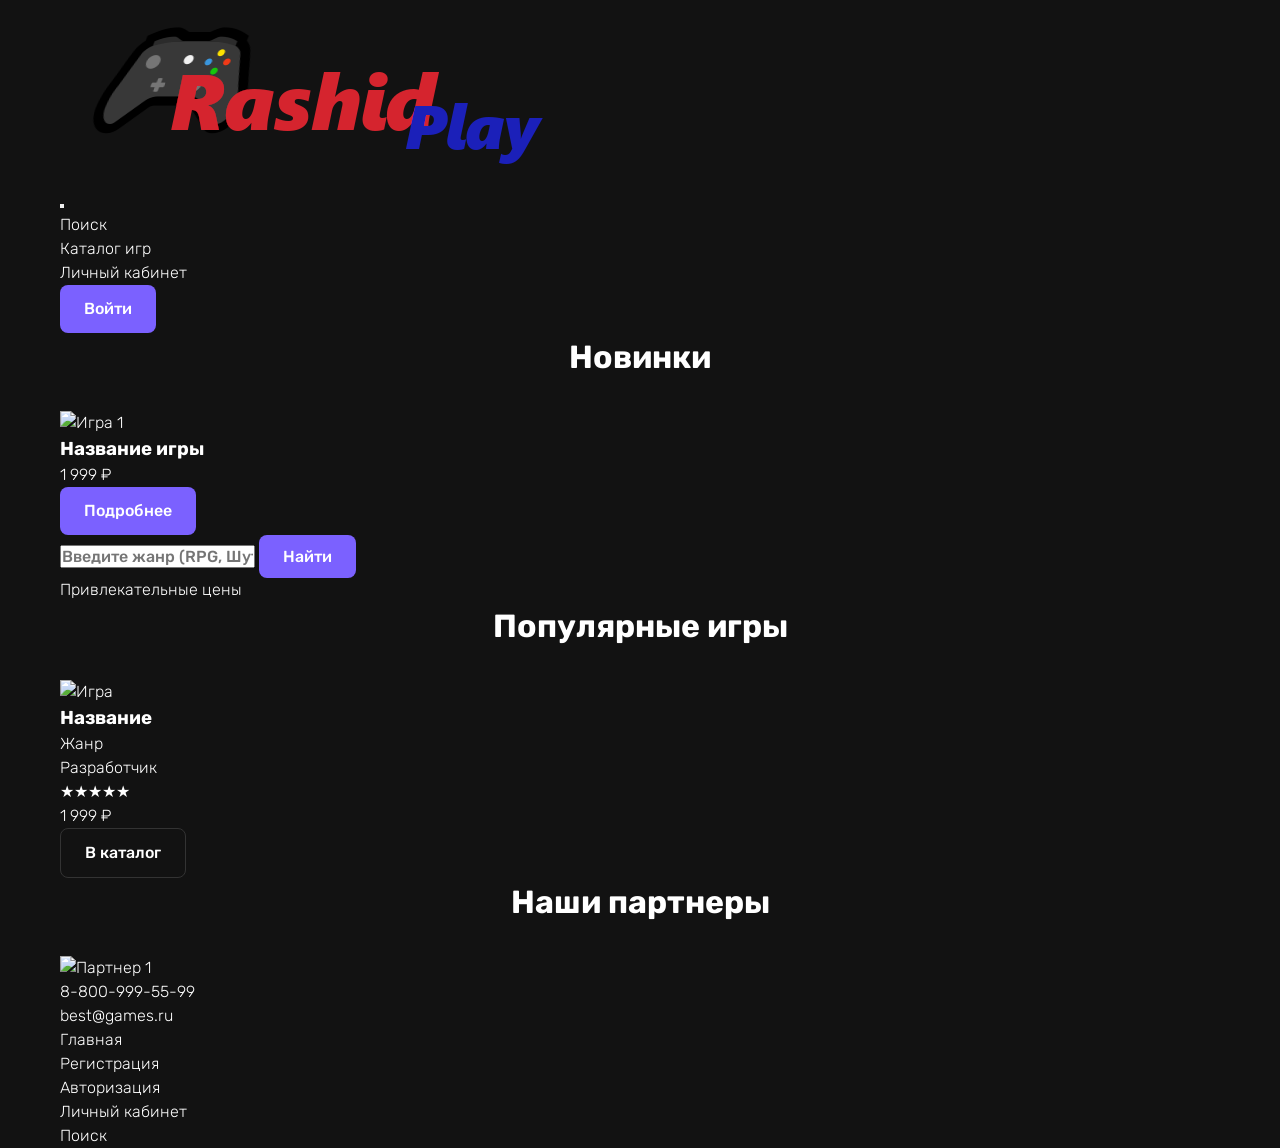
==== index.html @ 8ba38545 "init" ====
<!DOCTYPE html>
<html lang="ru">
<head>
    <meta charset="UTF-8">
    <meta name="viewport" content="width=device-width, initial-scale=1.0">
    <title>BestGames — Маркетплейс игр</title>
    <link rel="stylesheet" href="assets/css/style.css">
</head>
<body class="page">
    <!-- Шапка -->
    <header class="header">
        <div class="container header__container">
            <a href="index.html" class="header__logo">
                <img src="assets/images/logo.png" alt="BestGames">
            </a>
            
            <!-- Бургер для мобилки -->
            <button class="header__burger" aria-label="Открыть меню">
                <span></span><span></span><span></span>
            </button>

            <!-- Навигация -->
            <nav class="header__nav nav">
                <ul class="nav__list">
                    <li class="nav__item"><a href="#search" class="nav__link">Поиск</a></li>
                    <li class="nav__item"><a href="catalog.html" class="nav__link">Каталог игр</a></li>
                    <li class="nav__item"><a href="profile.html" class="nav__link">Личный кабинет</a></li>
                    <li class="nav__item"><a href="login.html" class="btn btn--primary">Войти</a></li>
                </ul>
            </nav>
        </div>
    </header>

    <main>
        <!-- Слайдер новинок -->
        <section class="slider">
            <div class="container">
                <h2 class="section-title">Новинки</h2>
                <div class="slider__wrapper">
                    <!-- Слайд 1 -->
                    <article class="slider__slide slide">
                        <img src="assets/images/game1.jpg" alt="Игра 1" class="slide__img">
                        <div class="slide__content">
                            <h3 class="slide__title">Название игры</h3>
                            <p class="slide__price">1 999 ₽</p>
                            <a href="catalog.html" class="btn btn--primary">Подробнее</a>
                        </div>
                    </article>
                    <!-- Индикаторы -->
                    <div class="slider__dots">
                        <span class="slider__dot slider__dot--active"></span>
                        <span class="slider__dot"></span>
                        <span class="slider__dot"></span>
                    </div>
                </div>
            </div>
        </section>

        <!-- Быстрый поиск по жанрам -->
        <section class="search" id="search">
            <div class="container search__container">
                <input type="text" class="search__input" placeholder="Введите жанр (RPG, Шутер...)">
                <button class="btn btn--primary search__btn">Найти</button>
            </div>
        </section>

        <!-- Преимущества -->
        <section class="features">
            <div class="container">
                <div class="features__grid">
                    <div class="features__item">
                        <img src="assets/images/icon-price.svg" alt="" class="features__icon">
                        <span class="features__text">Привлекательные цены</span>
                    </div>
                    <!-- + 3 других -->
                </div>
            </div>
        </section>

        <!-- Популярные игры -->
        <section class="popular">
            <div class="container">
                <h2 class="section-title">Популярные игры</h2>
                <div class="popular__grid">
                    <!-- Карточка 1 -->
                    <article class="card">
                        <img src="assets/images/game1.jpg" alt="Игра" class="card__img">
                        <div class="card__content">
                            <h3 class="card__title">Название</h3>
                            <p class="card__genre">Жанр</p>
                            <p class="card__dev">Разработчик</p>
                            <div class="card__rating">★★★★★</div>
                            <p class="card__price">1 999 ₽</p>
                            <a href="catalog.html" class="btn btn--outline">В каталог</a>
                        </div>
                    </article>
                </div>
            </div>
        </section>

        <!-- Партнеры -->
        <section class="partners">
            <div class="container">
                <h2 class="section-title">Наши партнеры</h2>
                <div class="partners__grid">
                    <img src="assets/images/partner1.png" alt="Партнер 1">
                    <!-- + 2 других -->
                </div>
            </div>
        </section>
    </main>

    <!-- Подвал -->
    <footer class="footer">
        <div class="container footer__container">
            <div class="footer__contacts">
                <p>8-800-999-55-99</p>
                <p>best@games.ru</p>
            </div>
            <div class="footer__nav">
                <ul>
                    <li><a href="index.html">Главная</a></li>
                    <li><a href="register.html">Регистрация</a></li>
                    <li><a href="login.html">Авторизация</a></li>
                    <li><a href="profile.html">Личный кабинет</a></li>
                    <li><a href="#search">Поиск</a></li>
                </ul>
            </div>
        </div>
    </footer>
</body>
</html>
---- assets/css/style.css ----
/* =========================================
   1. ПОДКЛЮЧЕНИЕ ШРИФТОВ
   ========================================= */
@font-face {
    font-family: 'Rubik';
    src: url('../fonts/Rubik-Light.ttf') format('truetype');
    font-weight: 300;
    font-style: normal;
    font-display: swap;
}

@font-face {
    font-family: 'Rubik';
    src: url('../fonts/Rubik-Medium.ttf') format('truetype');
    font-weight: 500;
    font-style: normal;
    font-display: swap;
}

@font-face {
    font-family: 'Rubik';
    src: url('../fonts/Rubik-Bold.ttf') format('truetype');
    font-weight: 700;
    font-style: normal;
    font-display: swap;
}

/* =========================================
   2. ПЕРЕМЕННЫЕ (ТЕМЫ)
   ========================================= */
:root {
    /* Темная тема (по умолчанию по заданию) */
    --bg-color: #121212;
    --surface-color: #1E1E1E;
    --text-primary: #FFFFFF;
    --text-secondary: #A0A0A0;
    --accent-color: #7B61FF; /* Пример фиолетового акцента, поменяй под медиа */
    --accent-hover: #9A84FF;
    --border-color: #333333;
    --font-main: 'Rubik', sans-serif;
}

/* Класс для светлой темы (будем добавлять в body или html) */
.theme-light {
    --bg-color: #F5F5F5;
    --surface-color: #FFFFFF;
    --text-primary: #121212;
    --text-secondary: #666666;
    --border-color: #E0E0E0;
}

/* =========================================
   3. СБРОС СТИЛЕЙ И БАЗА
   ========================================= */
* {
    margin: 0;
    padding: 0;
    box-sizing: border-box;
}

body {
    font-family: var(--font-main);
    font-weight: 300;
    background-color: var(--bg-color);
    color: var(--text-primary);
    line-height: 1.5;
    transition: background-color 0.3s ease, color 0.3s ease;
}

h1, h2, h3, h4 {
    font-weight: 700;
}

a {
    text-decoration: none;
    color: inherit;
}

ul {
    list-style: none;
}

img {
    max-width: 100%;
    height: auto;
    display: block;
}

button, input, textarea, select {
    font-family: inherit;
    font-size: inherit;
}

/* =========================================
   4. БЭМ: ОБЩИЕ КЛАССЫ
   ========================================= */
.container {
    max-width: 1200px;
    margin: 0 auto;
    padding: 0 20px;
}

/* Кнопки */
.btn {
    display: inline-block;
    padding: 12px 24px;
    border-radius: 8px;
    font-weight: 500;
    cursor: pointer;
    border: none;
    transition: background-color 0.2s, transform 0.2s;
}

.btn--primary {
    background-color: var(--accent-color);
    color: #FFFFFF;
}

.btn--primary:hover {
    background-color: var(--accent-hover);
    transform: translateY(-2px);
}

.btn--outline {
    background-color: transparent;
    border: 1px solid var(--border-color);
    color: var(--text-primary);
}

/* Заголовки секций */
.section-title {
    font-size: 2rem;
    margin-bottom: 30px;
    text-align: center;
}
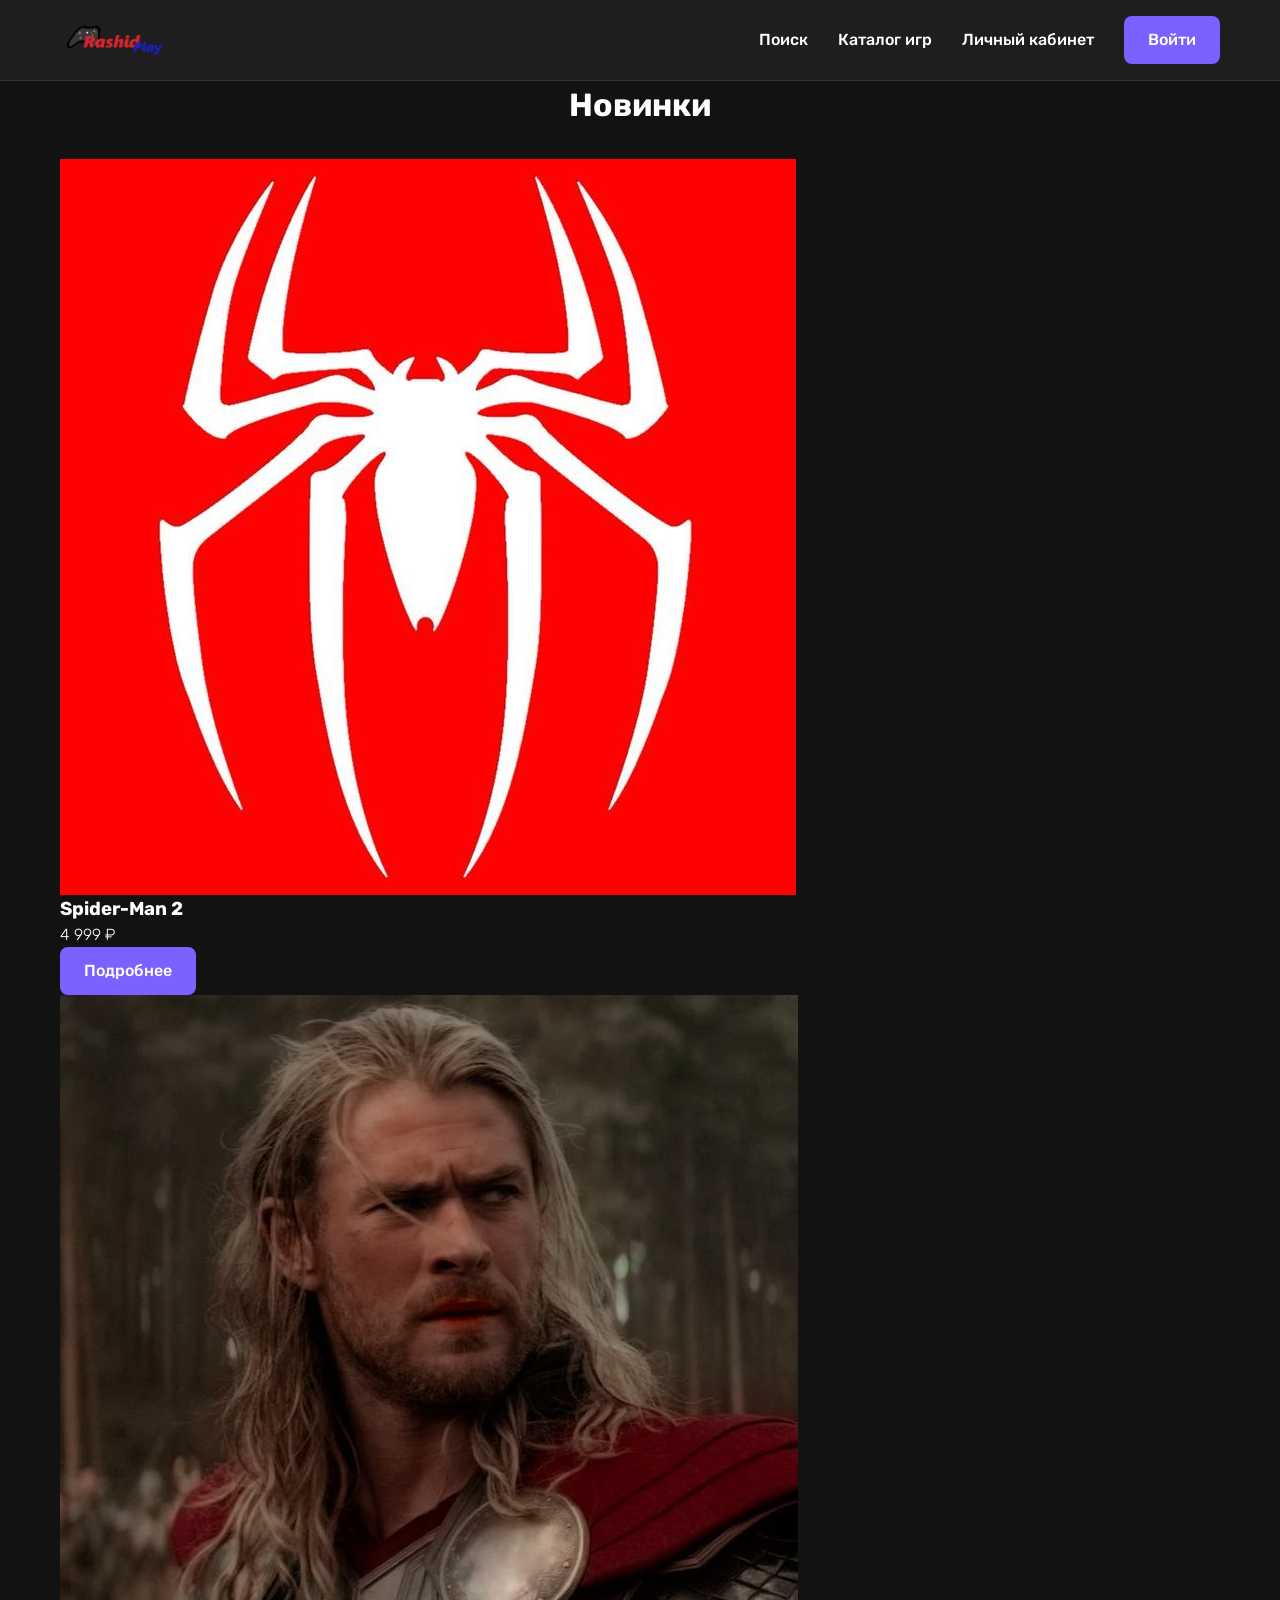
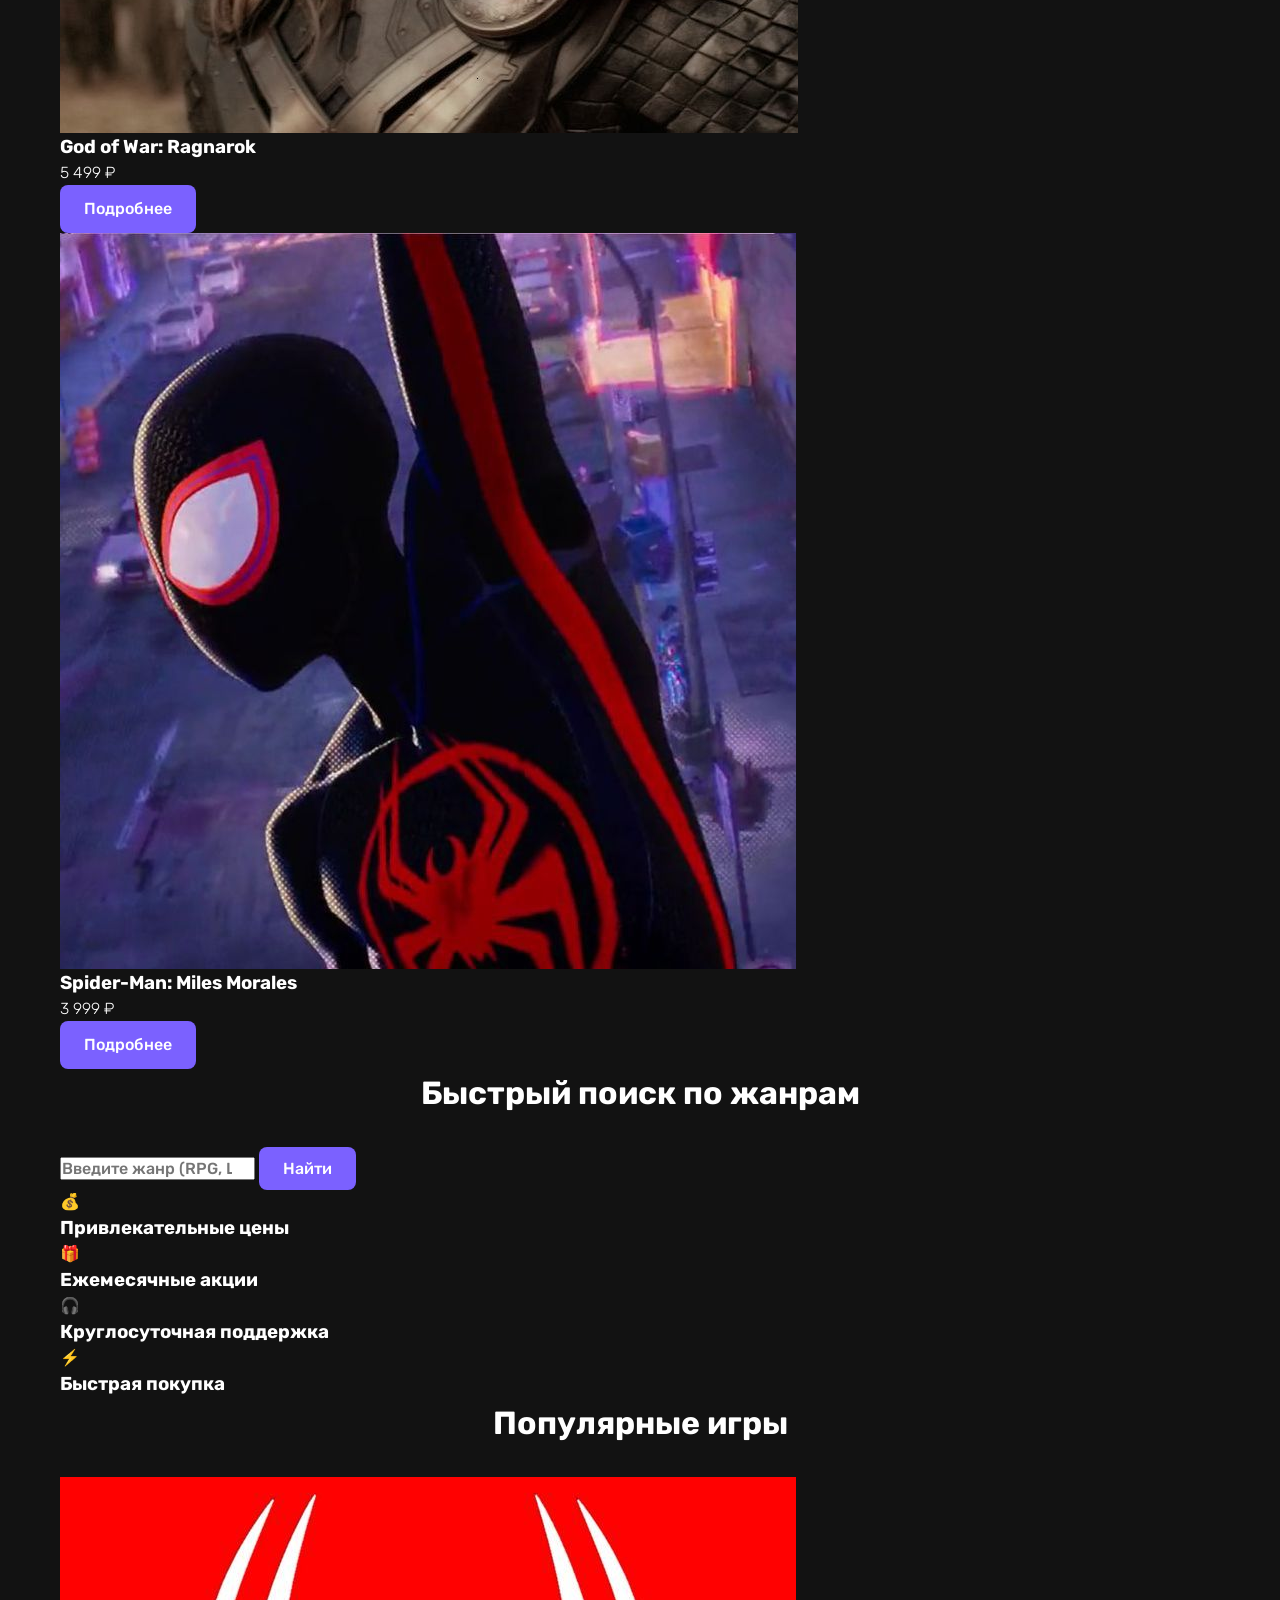
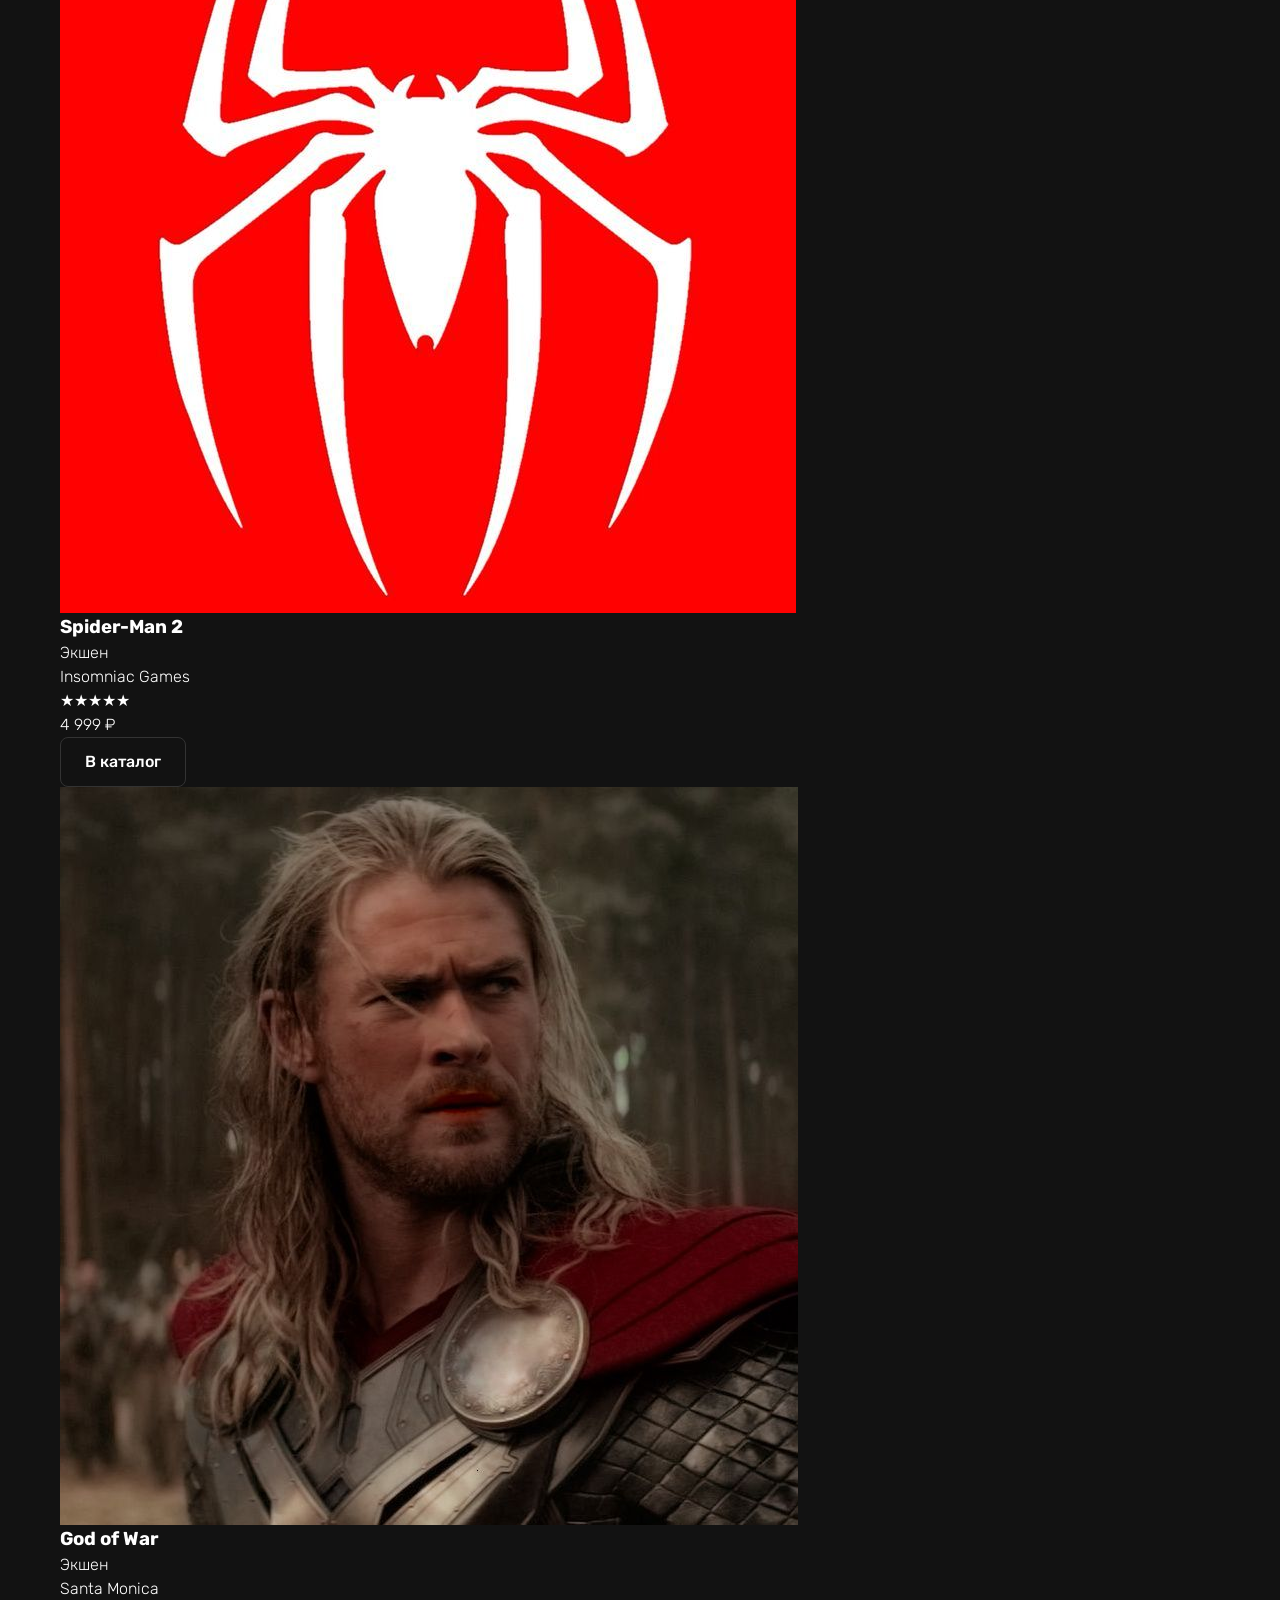
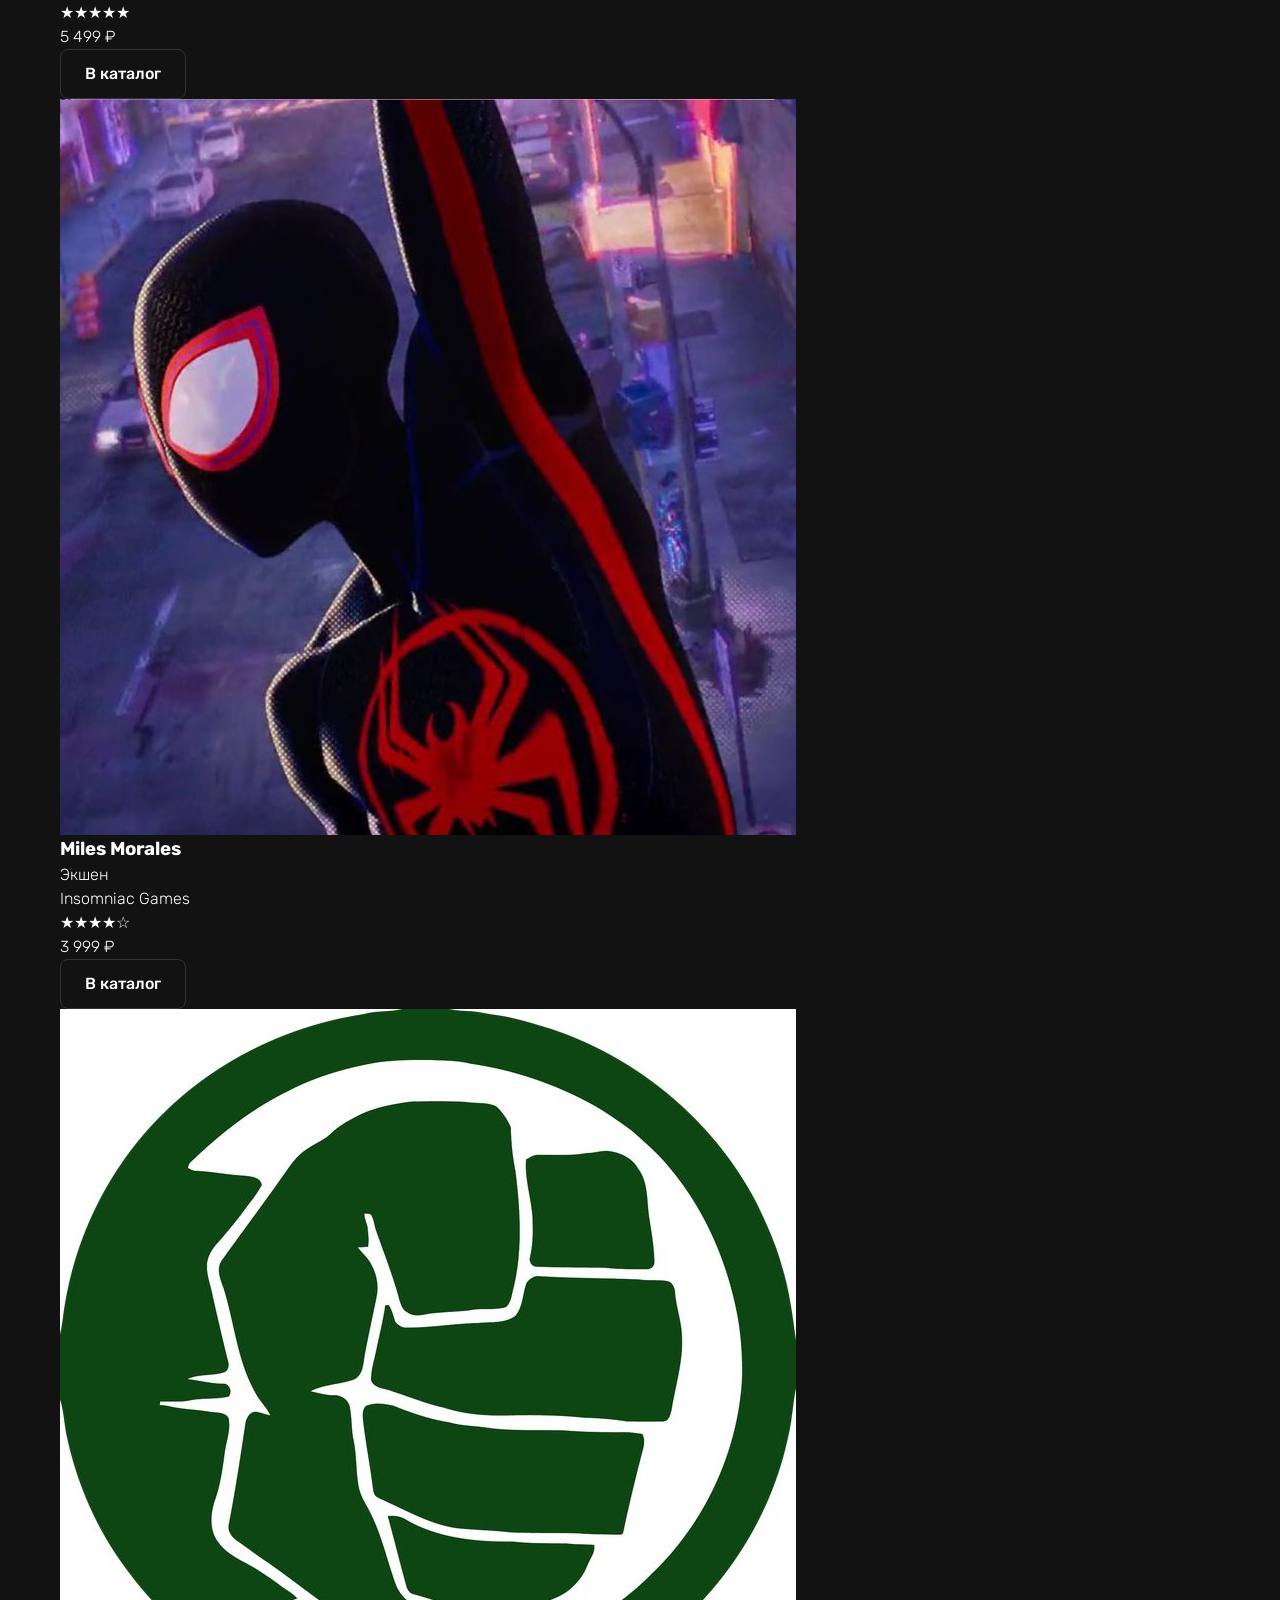
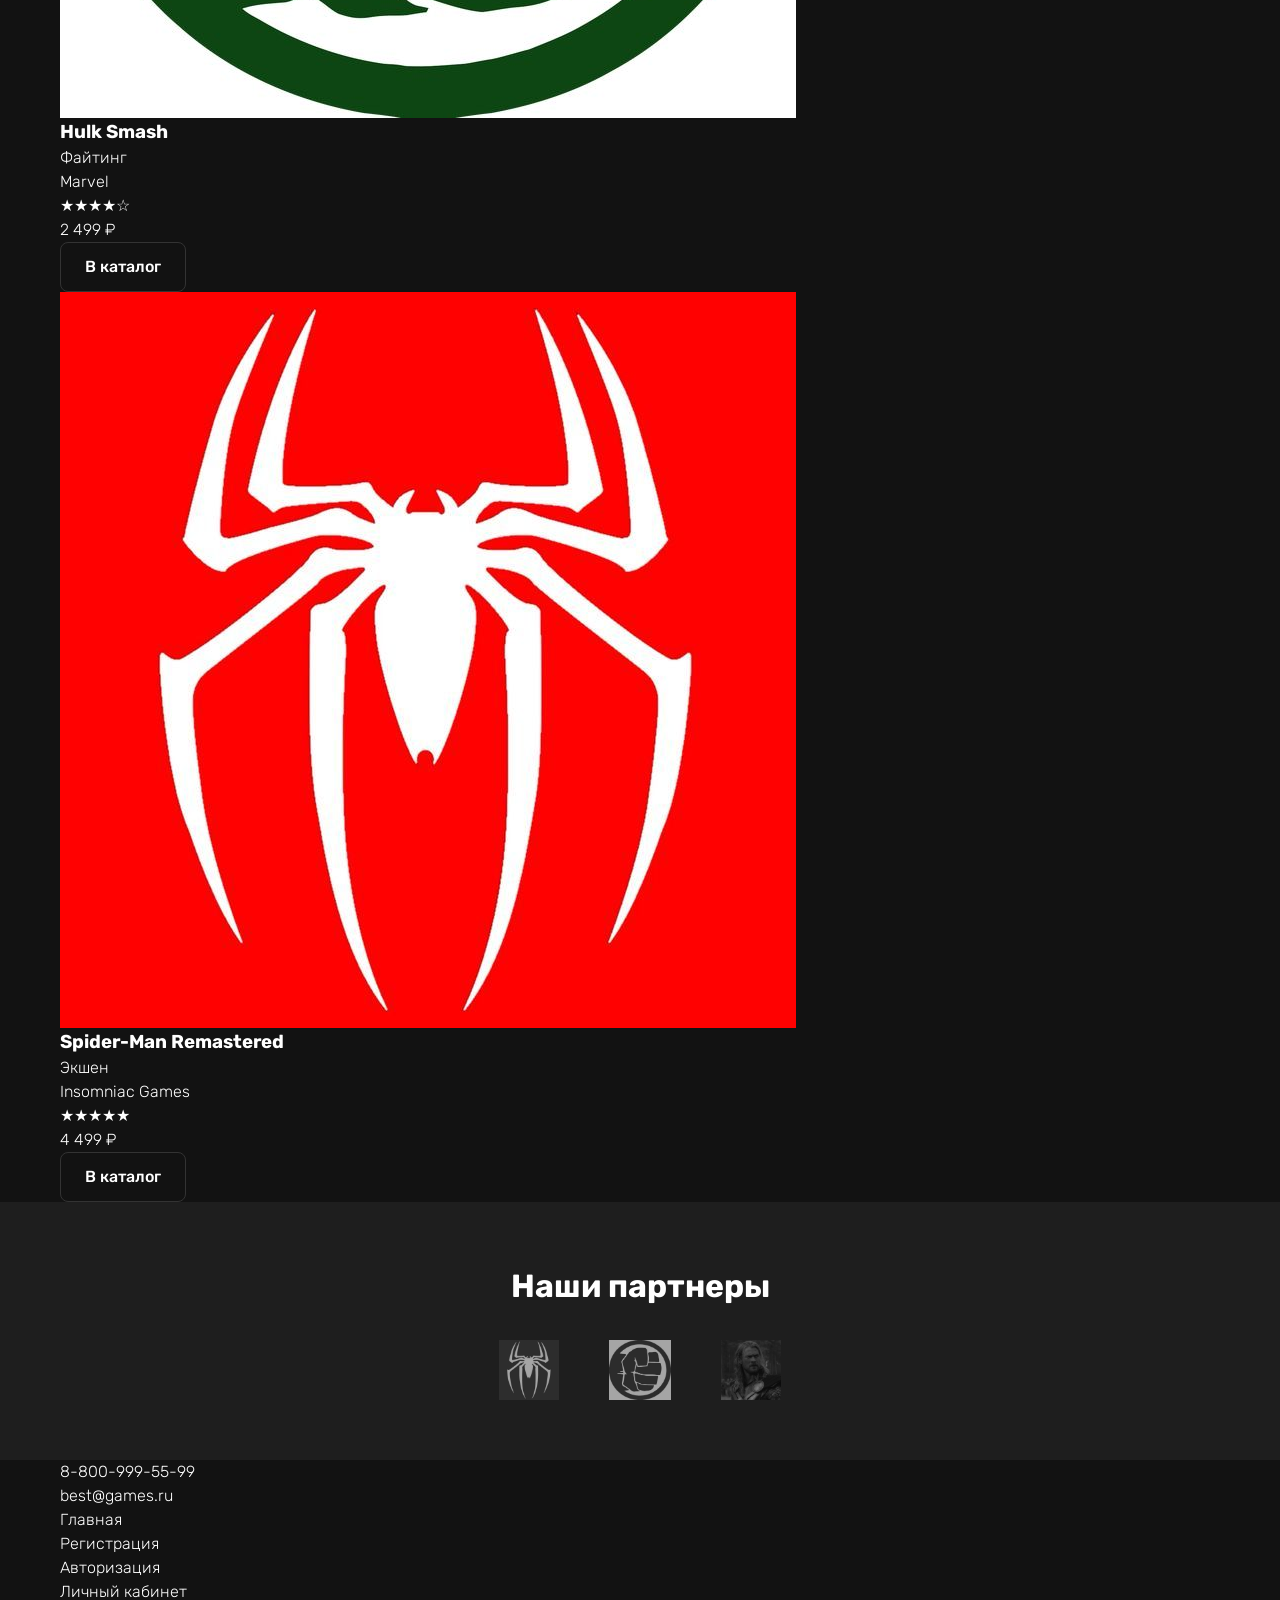
==== commit 40825494: "add pictures and partners" ====
--- a/index.html
+++ b/index.html
@@ -7,17 +7,22 @@
     <link rel="stylesheet" href="assets/css/style.css">
 </head>
 <body class="page">
-    <!-- Шапка -->
+      <!-- Шапка -->
     <header class="header">
         <div class="container header__container">
             <a href="index.html" class="header__logo">
-                <img src="assets/images/logo.png" alt="BestGames">
+                <img src="assets/images/logo.png" alt="BestGames" class="header__logo-img">
             </a>
+
+            <!-- Скрытый чекбокс для бургер-меню (без JS) -->
+            <input type="checkbox" id="burger-toggle" class="header__toggle">
             
-            <!-- Бургер для мобилки -->
-            <button class="header__burger" aria-label="Открыть меню">
-                <span></span><span></span><span></span>
-            </button>
+            <!-- Кнопка бургер (label связывается с чекбоксом по id) -->
+            <label for="burger-toggle" class="header__burger">
+                <span class="header__burger-line"></span>
+                <span class="header__burger-line"></span>
+                <span class="header__burger-line"></span>
+            </label>
 
             <!-- Навигация -->
             <nav class="header__nav nav">
@@ -25,7 +30,9 @@
                     <li class="nav__item"><a href="#search" class="nav__link">Поиск</a></li>
                     <li class="nav__item"><a href="catalog.html" class="nav__link">Каталог игр</a></li>
                     <li class="nav__item"><a href="profile.html" class="nav__link">Личный кабинет</a></li>
-                    <li class="nav__item"><a href="login.html" class="btn btn--primary">Войти</a></li>
+                    <li class="nav__item">
+                        <a href="login.html" class="btn btn--primary nav__btn">Войти</a>
+                    </li>
                 </ul>
             </nav>
         </div>
@@ -37,21 +44,42 @@
             <div class="container">
                 <h2 class="section-title">Новинки</h2>
                 <div class="slider__wrapper">
+                    
                     <!-- Слайд 1 -->
-                    <article class="slider__slide slide">
-                        <img src="assets/images/game1.jpg" alt="Игра 1" class="slide__img">
+                    <article class="slide">
+                        <img src="assets/images/SpiderGame.jpg" alt="Spider-Man" class="slide__img">
                         <div class="slide__content">
-                            <h3 class="slide__title">Название игры</h3>
-                            <p class="slide__price">1 999 ₽</p>
+                            <h3 class="slide__title">Spider-Man 2</h3>
+                            <p class="slide__price">4 999 ₽</p>
                             <a href="catalog.html" class="btn btn--primary">Подробнее</a>
                         </div>
                     </article>
-                    <!-- Индикаторы -->
-                    <div class="slider__dots">
-                        <span class="slider__dot slider__dot--active"></span>
-                        <span class="slider__dot"></span>
-                        <span class="slider__dot"></span>
-                    </div>
+
+                    <!-- Слайд 2 -->
+                    <article class="slide">
+                        <img src="assets/images/Thor.jpg" alt="God of War" class="slide__img">
+                        <div class="slide__content">
+                            <h3 class="slide__title">God of War: Ragnarok</h3>
+                            <p class="slide__price">5 499 ₽</p>
+                            <a href="catalog.html" class="btn btn--primary">Подробнее</a>
+                        </div>
+                    </article>
+
+                    <!-- Слайд 3 -->
+                    <article class="slide">
+                        <img src="assets/images/BlackSpider.jpg" alt="Miles Morales" class="slide__img">
+                        <div class="slide__content">
+                            <h3 class="slide__title">Spider-Man: Miles Morales</h3>
+                            <p class="slide__price">3 999 ₽</p>
+                            <a href="catalog.html" class="btn btn--primary">Подробнее</a>
+                        </div>
+                    </article>
+
+                </div>
+                <div class="slider__dots">
+                    <span class="slider__dot slider__dot--active"></span>
+                    <span class="slider__dot"></span>
+                    <span class="slider__dot"></span>
                 </div>
             </div>
         </section>
@@ -59,8 +87,17 @@
         <!-- Быстрый поиск по жанрам -->
         <section class="search" id="search">
             <div class="container search__container">
-                <input type="text" class="search__input" placeholder="Введите жанр (RPG, Шутер...)">
-                <button class="btn btn--primary search__btn">Найти</button>
+                <h2 class="section-title">Быстрый поиск по жанрам</h2>
+                <form class="search__form" action="#">
+                    <input type="text" class="search__input" placeholder="Введите жанр (RPG, Шутер, Хоррор...)" list="genres">
+                    <datalist id="genres">
+                        <option value="RPG"></option>
+                        <option value="Шутер"></option>
+                        <option value="Стратегия"></option>
+                        <option value="Хоррор"></option>
+                    </datalist>
+                    <button type="submit" class="btn btn--primary search__btn">Найти</button>
+                </form>
             </div>
         </section>
 
@@ -69,10 +106,21 @@
             <div class="container">
                 <div class="features__grid">
                     <div class="features__item">
-                        <img src="assets/images/icon-price.svg" alt="" class="features__icon">
-                        <span class="features__text">Привлекательные цены</span>
-                    </div>
-                    <!-- + 3 других -->
+                        <div class="features__icon">💰</div>
+                        <h3 class="features__title">Привлекательные цены</h3>
+                    </div>
+                    <div class="features__item">
+                        <div class="features__icon">🎁</div>
+                        <h3 class="features__title">Ежемесячные акции</h3>
+                    </div>
+                    <div class="features__item">
+                        <div class="features__icon">🎧</div>
+                        <h3 class="features__title">Круглосуточная поддержка</h3>
+                    </div>
+                    <div class="features__item">
+                        <div class="features__icon">⚡</div>
+                        <h3 class="features__title">Быстрая покупка</h3>
+                    </div>
                 </div>
             </div>
         </section>
@@ -82,29 +130,79 @@
             <div class="container">
                 <h2 class="section-title">Популярные игры</h2>
                 <div class="popular__grid">
-                    <!-- Карточка 1 -->
-                    <article class="card">
-                        <img src="assets/images/game1.jpg" alt="Игра" class="card__img">
-                        <div class="card__content">
-                            <h3 class="card__title">Название</h3>
-                            <p class="card__genre">Жанр</p>
-                            <p class="card__dev">Разработчик</p>
+                    
+                    <article class="card">
+                        <img src="assets/images/SpiderGame.jpg" alt="Spider-Man" class="card__img">
+                        <div class="card__content">
+                            <h3 class="card__title">Spider-Man 2</h3>
+                            <p class="card__genre">Экшен</p>
+                            <p class="card__dev">Insomniac Games</p>
                             <div class="card__rating">★★★★★</div>
-                            <p class="card__price">1 999 ₽</p>
-                            <a href="catalog.html" class="btn btn--outline">В каталог</a>
-                        </div>
-                    </article>
-                </div>
-            </div>
-        </section>
-
-        <!-- Партнеры -->
+                            <p class="card__price">4 999 ₽</p>
+                            <a href="catalog.html" class="btn btn--outline card__btn">В каталог</a>
+                        </div>
+                    </article>
+
+                    <article class="card">
+                        <img src="assets/images/Thor.jpg" alt="God of War" class="card__img">
+                        <div class="card__content">
+                            <h3 class="card__title">God of War</h3>
+                            <p class="card__genre">Экшен</p>
+                            <p class="card__dev">Santa Monica</p>
+                            <div class="card__rating">★★★★★</div>
+                            <p class="card__price">5 499 ₽</p>
+                            <a href="catalog.html" class="btn btn--outline card__btn">В каталог</a>
+                        </div>
+                    </article>
+
+                    <article class="card">
+                        <img src="assets/images/BlackSpider.jpg" alt="Miles Morales" class="card__img">
+                        <div class="card__content">
+                            <h3 class="card__title">Miles Morales</h3>
+                            <p class="card__genre">Экшен</p>
+                            <p class="card__dev">Insomniac Games</p>
+                            <div class="card__rating">★★★★☆</div>
+                            <p class="card__price">3 999 ₽</p>
+                            <a href="catalog.html" class="btn btn--outline card__btn">В каталог</a>
+                        </div>
+                    </article>
+
+                    <article class="card">
+                        <img src="assets/images/HalkGame.jpg" alt="Hulk" class="card__img">
+                        <div class="card__content">
+                            <h3 class="card__title">Hulk Smash</h3>
+                            <p class="card__genre">Файтинг</p>
+                            <p class="card__dev">Marvel</p>
+                            <div class="card__rating">★★★★☆</div>
+                            <p class="card__price">2 499 ₽</p>
+                            <a href="catalog.html" class="btn btn--outline card__btn">В каталог</a>
+                        </div>
+                    </article>
+
+                    <article class="card">
+                        <img src="assets/images/SpiderGame.jpg" alt="Spider-Man" class="card__img">
+                        <div class="card__content">
+                            <h3 class="card__title">Spider-Man Remastered</h3>
+                            <p class="card__genre">Экшен</p>
+                            <p class="card__dev">Insomniac Games</p>
+                            <div class="card__rating">★★★★★</div>
+                            <p class="card__price">4 499 ₽</p>
+                            <a href="catalog.html" class="btn btn--outline card__btn">В каталог</a>
+                        </div>
+                    </article>
+
+                </div>
+            </div>
+        </section>
+
+        <!-- Партнеры (НОВЫЙ БЛОК) -->
         <section class="partners">
             <div class="container">
                 <h2 class="section-title">Наши партнеры</h2>
                 <div class="partners__grid">
-                    <img src="assets/images/partner1.png" alt="Партнер 1">
-                    <!-- + 2 других -->
+                    <img src="assets/images/SpiderGame.jpg" alt="Партнер 1" class="partners__logo">
+                    <img src="assets/images/HalkGame.jpg" alt="Партнер 2" class="partners__logo">
+                    <img src="assets/images/Thor.jpg" alt="Партнер 3" class="partners__logo">
                 </div>
             </div>
         </section>
--- a/assets/css/style.css
+++ b/assets/css/style.css
@@ -132,4 +132,164 @@
     font-size: 2rem;
     margin-bottom: 30px;
     text-align: center;
-}+}
+
+
+
+
+
+
+
+
+
+
+/* =========================================
+   5. ШАПКА САЙТА (HEADER)
+   ========================================= */
+.header {
+    background-color: var(--surface-color);
+    border-bottom: 1px solid var(--border-color);
+    position: sticky; /* Шапка прилипает к верху при скролле */
+    top: 0;
+    z-index: 100;
+    transition: background-color 0.3s ease;
+}
+
+.header__container {
+    display: flex;
+    justify-content: space-between;
+    align-items: center;
+    height: 80px; /* Высота шапки на десктопе */
+}
+
+.header__logo-img {
+    height: 40px; /* Подгони под свою картинку логотипа */
+    width: auto;
+}
+
+/* --- Навигация (Десктоп) --- */
+.nav__list {
+    display: flex;
+    align-items: center;
+    gap: 30px; /* Расстояние между ссылками */
+}
+
+.nav__link {
+    font-weight: 500;
+    transition: color 0.2s;
+}
+
+.nav__link:hover {
+    color: var(--accent-color);
+}
+
+/* --- Бургер (скрыт на десктопе) --- */
+.header__toggle {
+    display: none; /* Скрываем сам чекбокс */
+}
+
+.header__burger {
+    display: none; /* Скрываем кнопку на больших экранах */
+    cursor: pointer;
+    flex-direction: column;
+    gap: 5px;
+    z-index: 102;
+}
+
+.header__burger-line {
+    display: block;
+    width: 25px;
+    height: 3px;
+    background-color: var(--text-primary);
+    transition: transform 0.3s, opacity 0.3s;
+}
+
+/* =========================================
+   11. ПАРТНЕРЫ
+   ========================================= */
+.partners {
+    padding: 60px 0;
+    background-color: var(--surface-color);
+}
+
+.partners__grid {
+    display: flex;
+    justify-content: center;
+    align-items: center;
+    gap: 50px;
+    flex-wrap: wrap; /* Если не влезут в ряд, перенесутся */
+}
+
+.partners__logo {
+    height: 60px; /* Высота логотипов */
+    width: auto;
+    object-fit: contain;
+    filter: grayscale(100%); /* Делаем их серыми для стиля */
+    opacity: 0.6;
+    transition: all 0.3s ease;
+}
+
+.partners__logo:hover {
+    filter: grayscale(0%); /* При наведении возвращаем цвет */
+    opacity: 1;
+    transform: scale(1.1); /* Чуть увеличиваем */
+}
+
+
+/* =========================================
+   6. АДАПТИВ ШАПКИ (Mobile & Tablet)
+   ========================================= */
+@media (max-width: 768px) {
+    /* Показываем бургер */
+    .header__burger {
+        display: flex;
+    }
+
+    /* Настройка выпадающего меню */
+    .header__nav {
+        position: absolute;
+        top: 80px; /* Прямо под шапкой */
+        left: 0;
+        width: 100%;
+        background-color: var(--surface-color);
+        border-bottom: 1px solid var(--border-color);
+        
+        /* Скрываем меню за пределами экрана сверху */
+        transform: translateY(-150%);
+        transition: transform 0.3s ease;
+        z-index: 101;
+    }
+
+    .nav__list {
+        flex-direction: column; /* Ссылки встают в столбик */
+        padding: 20px;
+        gap: 20px;
+    }
+
+    .nav__item {
+        width: 100%;
+        text-align: center;
+    }
+
+    .nav__btn {
+        display: block;
+        width: 100%;
+    }
+
+    /* МАГИЯ CSS: Когда чекбокс отмечен (кликнули по бургеру) */
+    .header__toggle:checked ~ .header__nav {
+        transform: translateY(0); /* Выезжает меню */
+    }
+
+    /* Анимация превращения бургера в крестик */
+    .header__toggle:checked ~ .header__burger .header__burger-line:nth-child(1) {
+        transform: translateY(8px) rotate(45deg);
+    }
+    .header__toggle:checked ~ .header__burger .header__burger-line:nth-child(2) {
+        opacity: 0; /* Средняя линия исчезает */
+    }
+    .header__toggle:checked ~ .header__burger .header__burger-line:nth-child(3) {
+        transform: translateY(-8px) rotate(-45deg);
+    }
+}
+
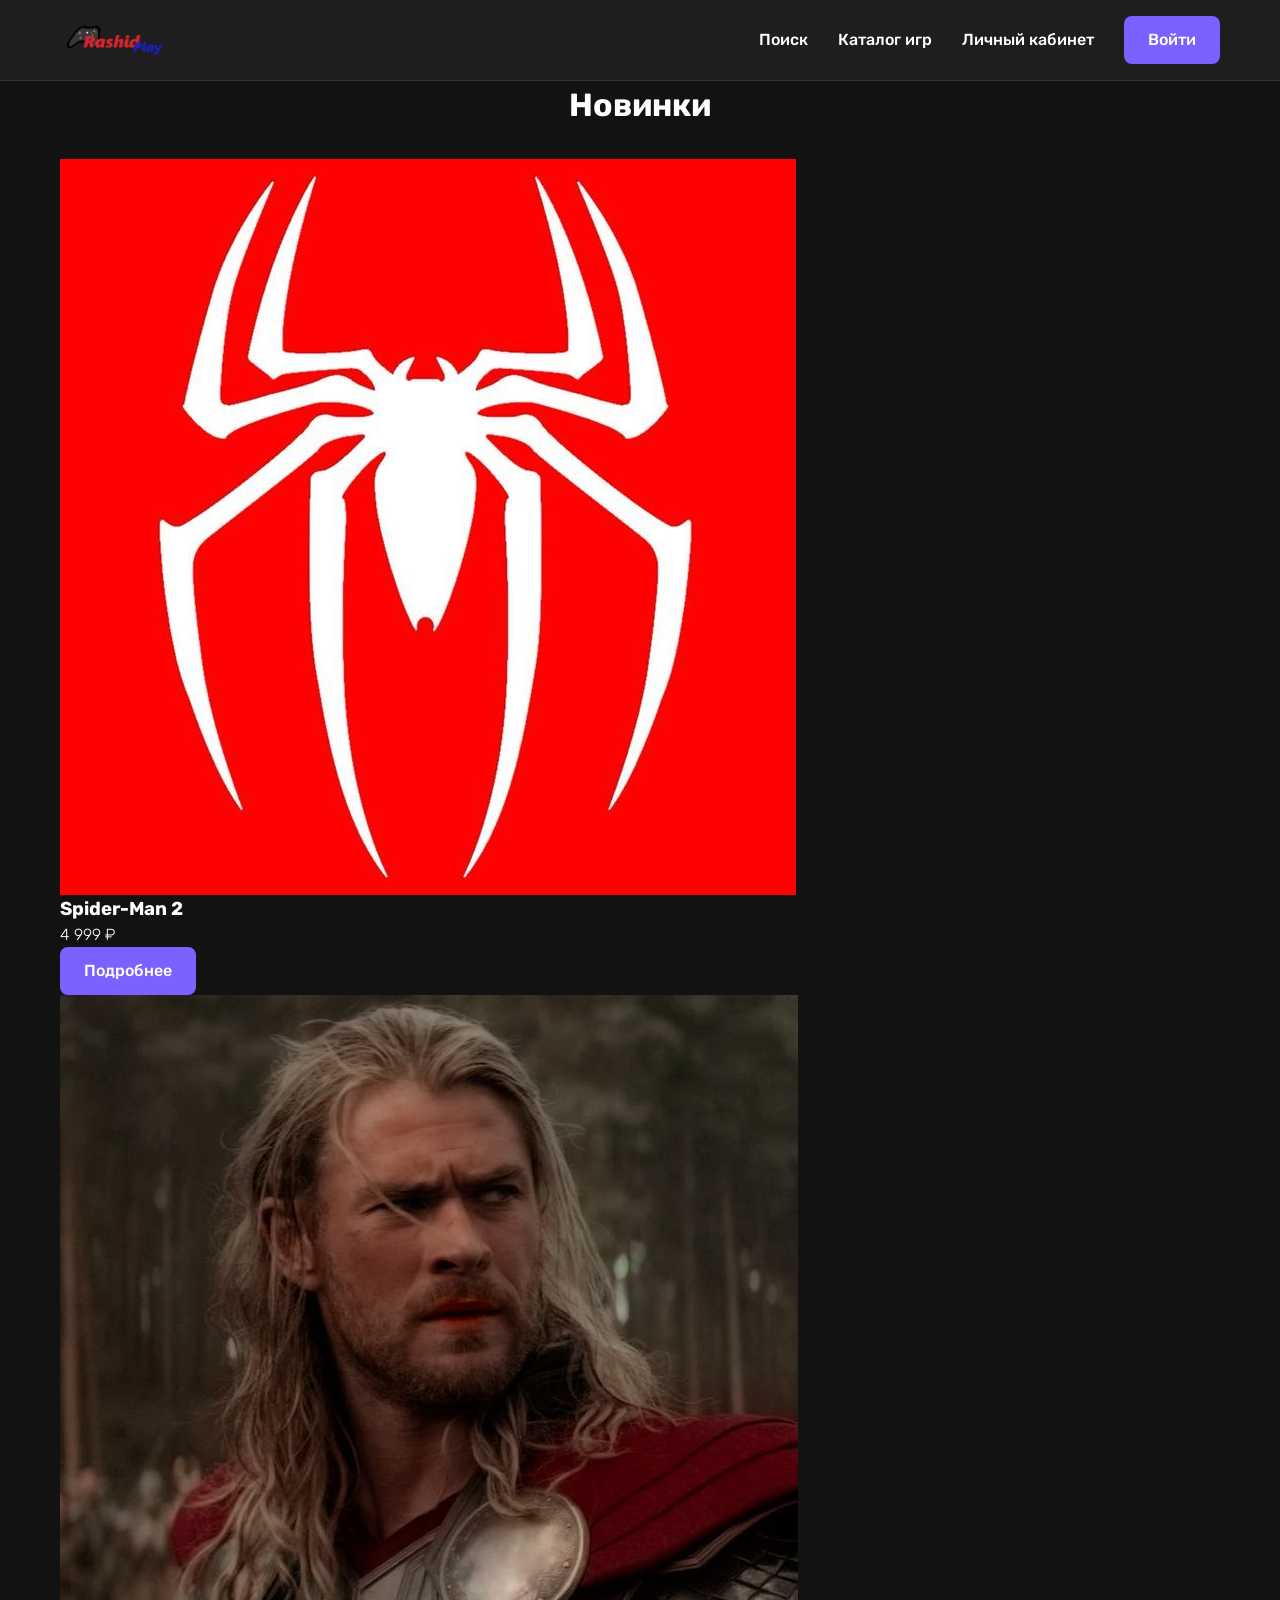
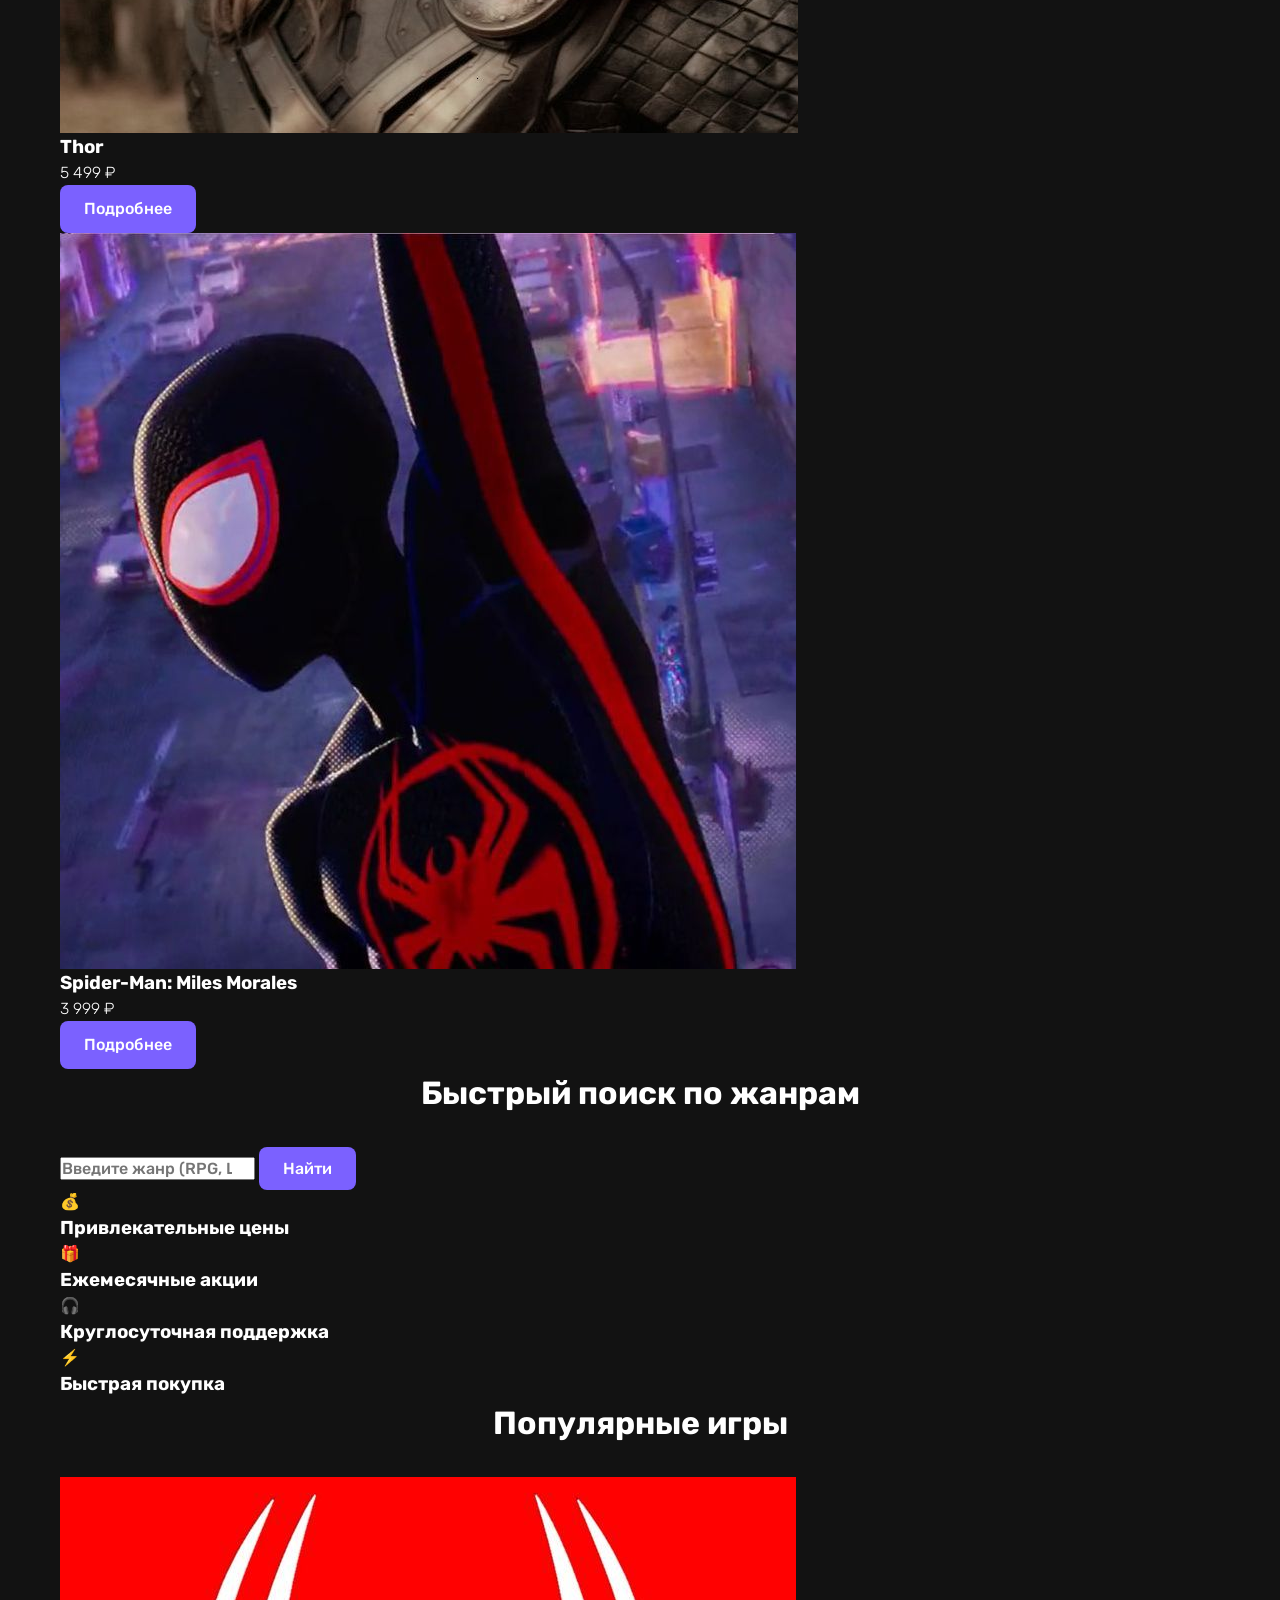
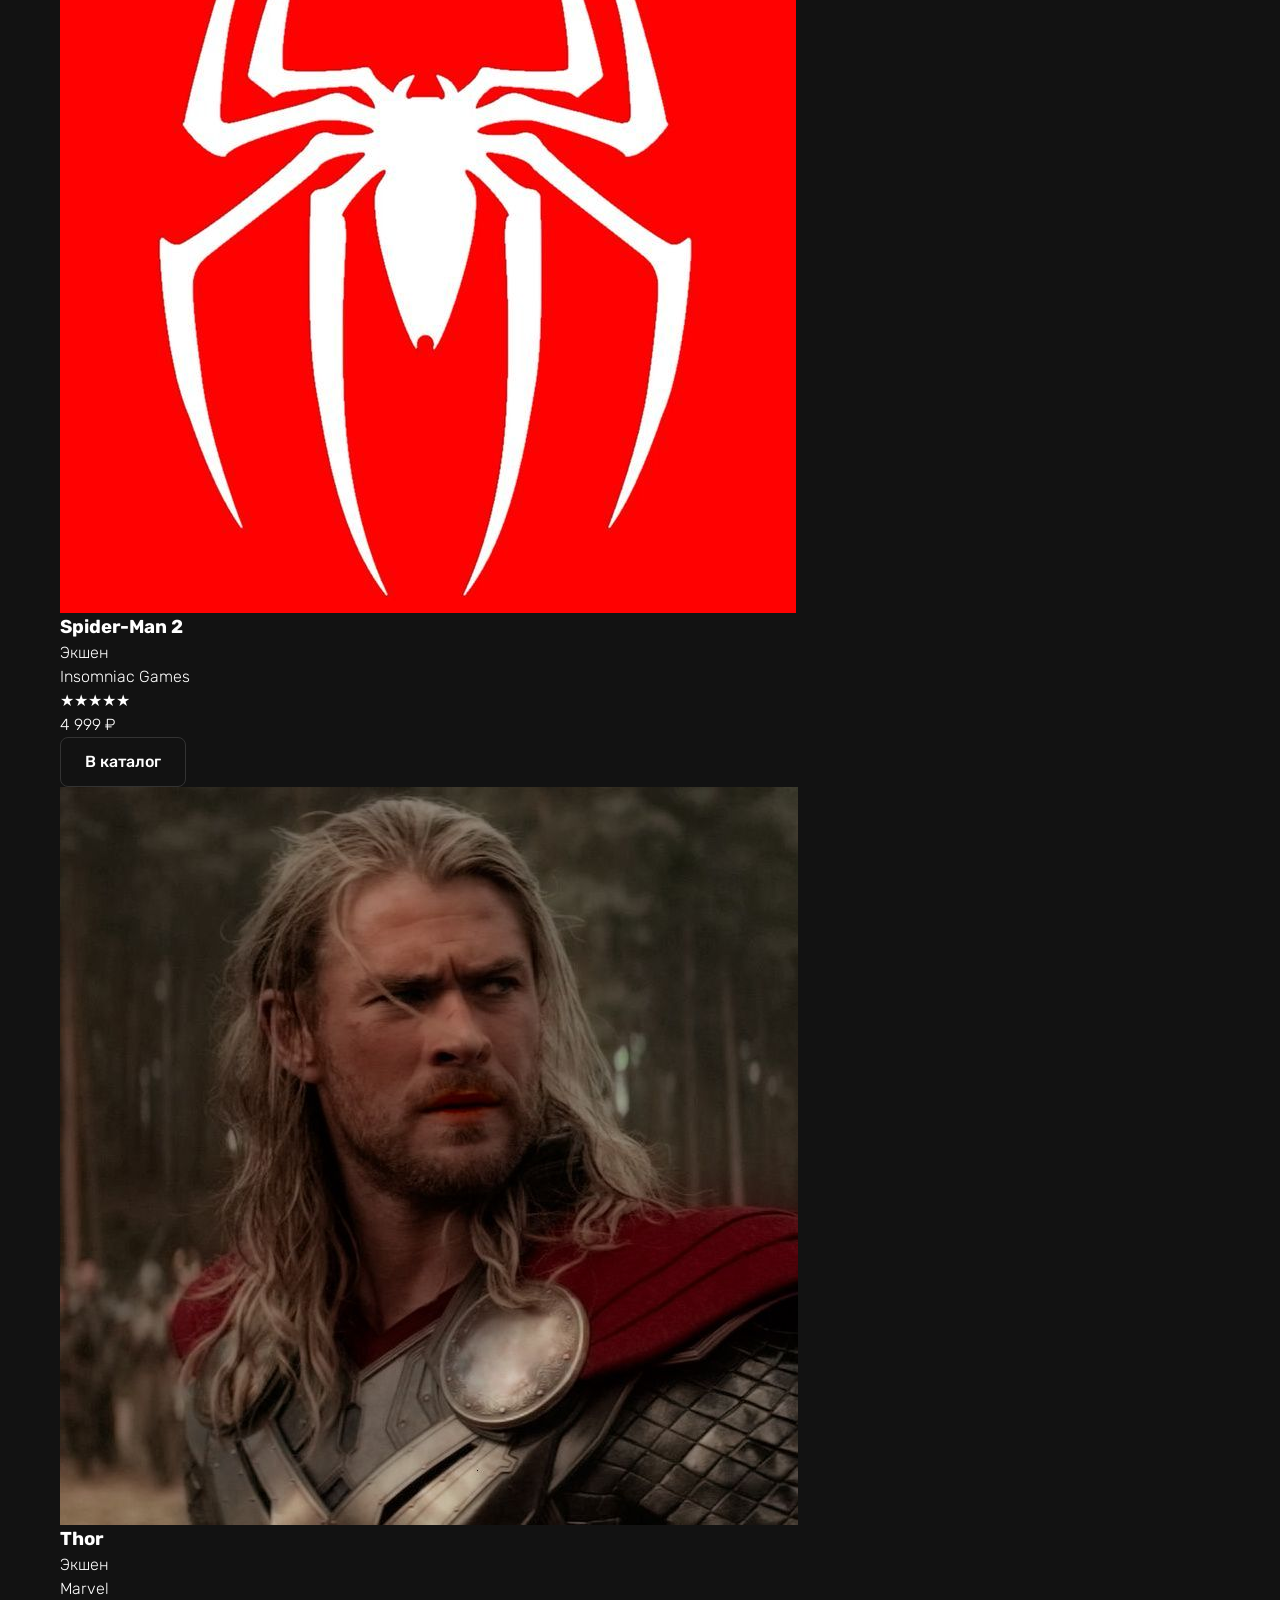
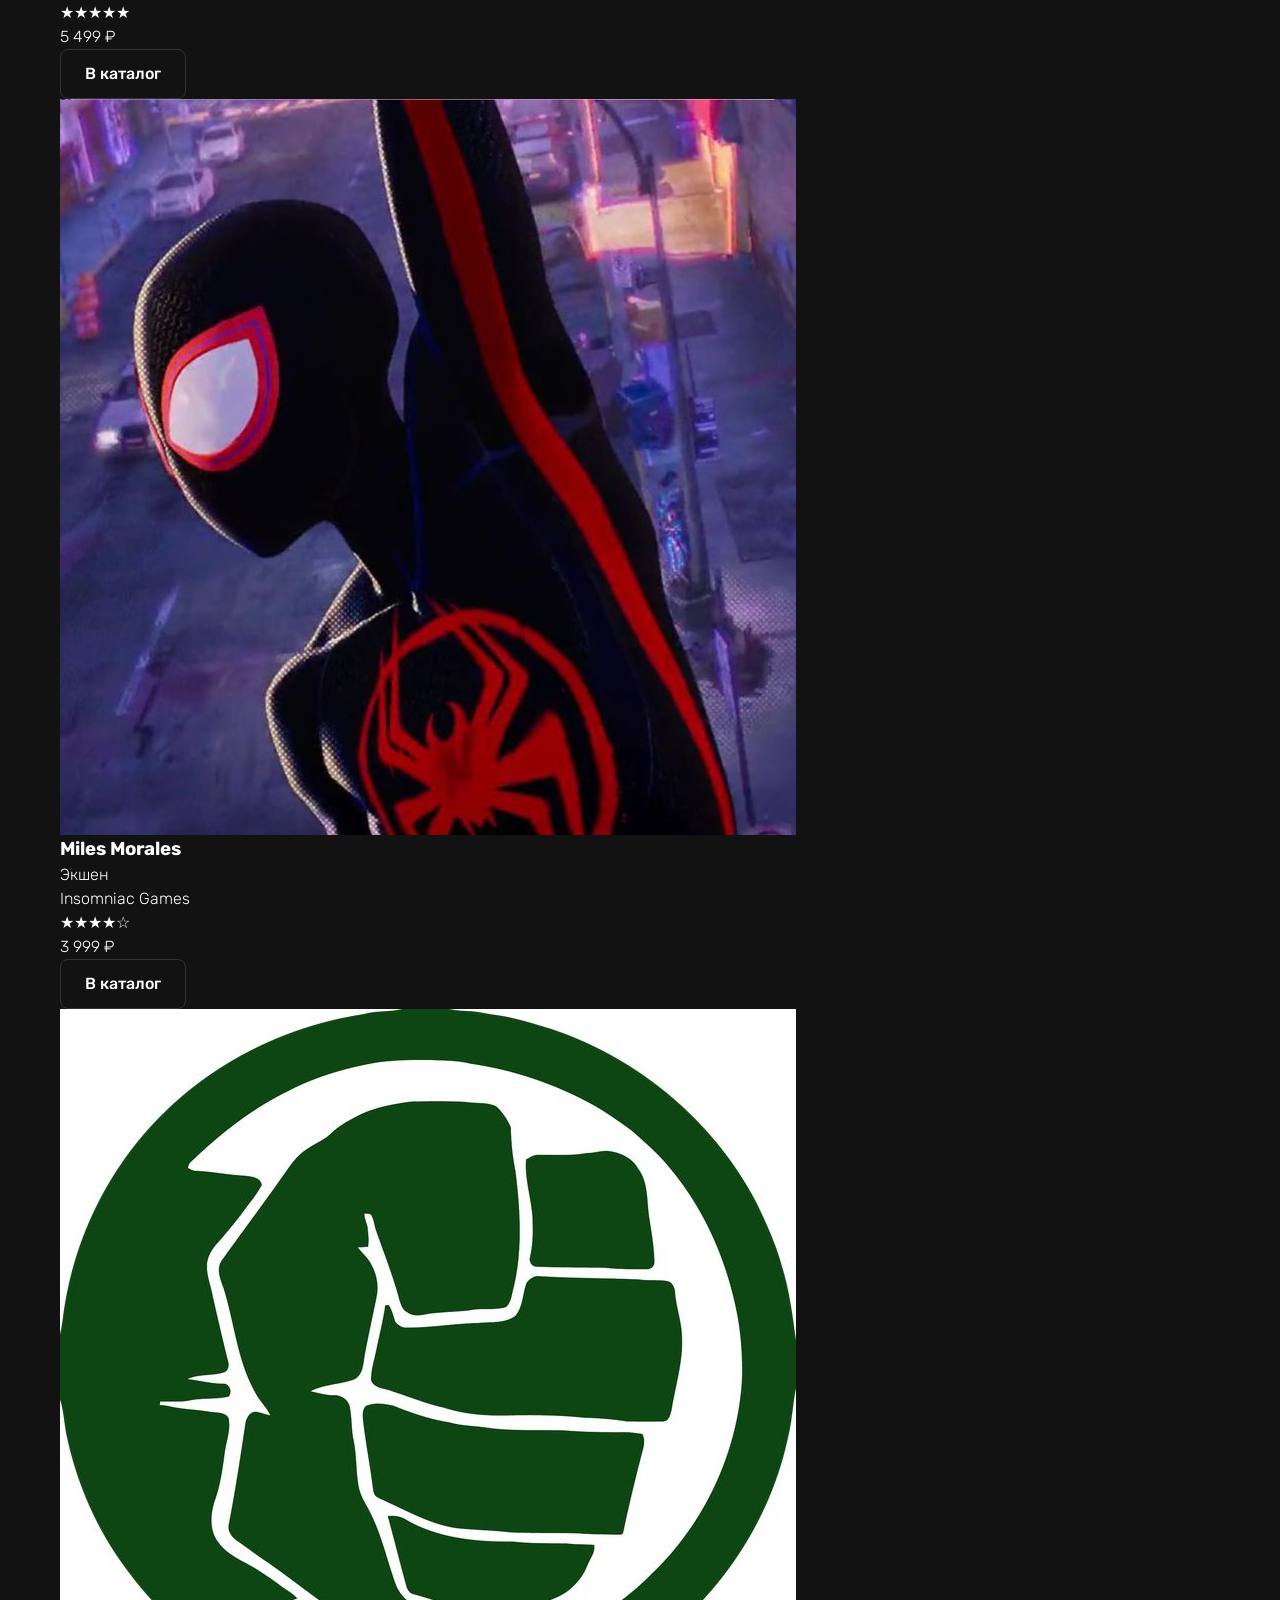
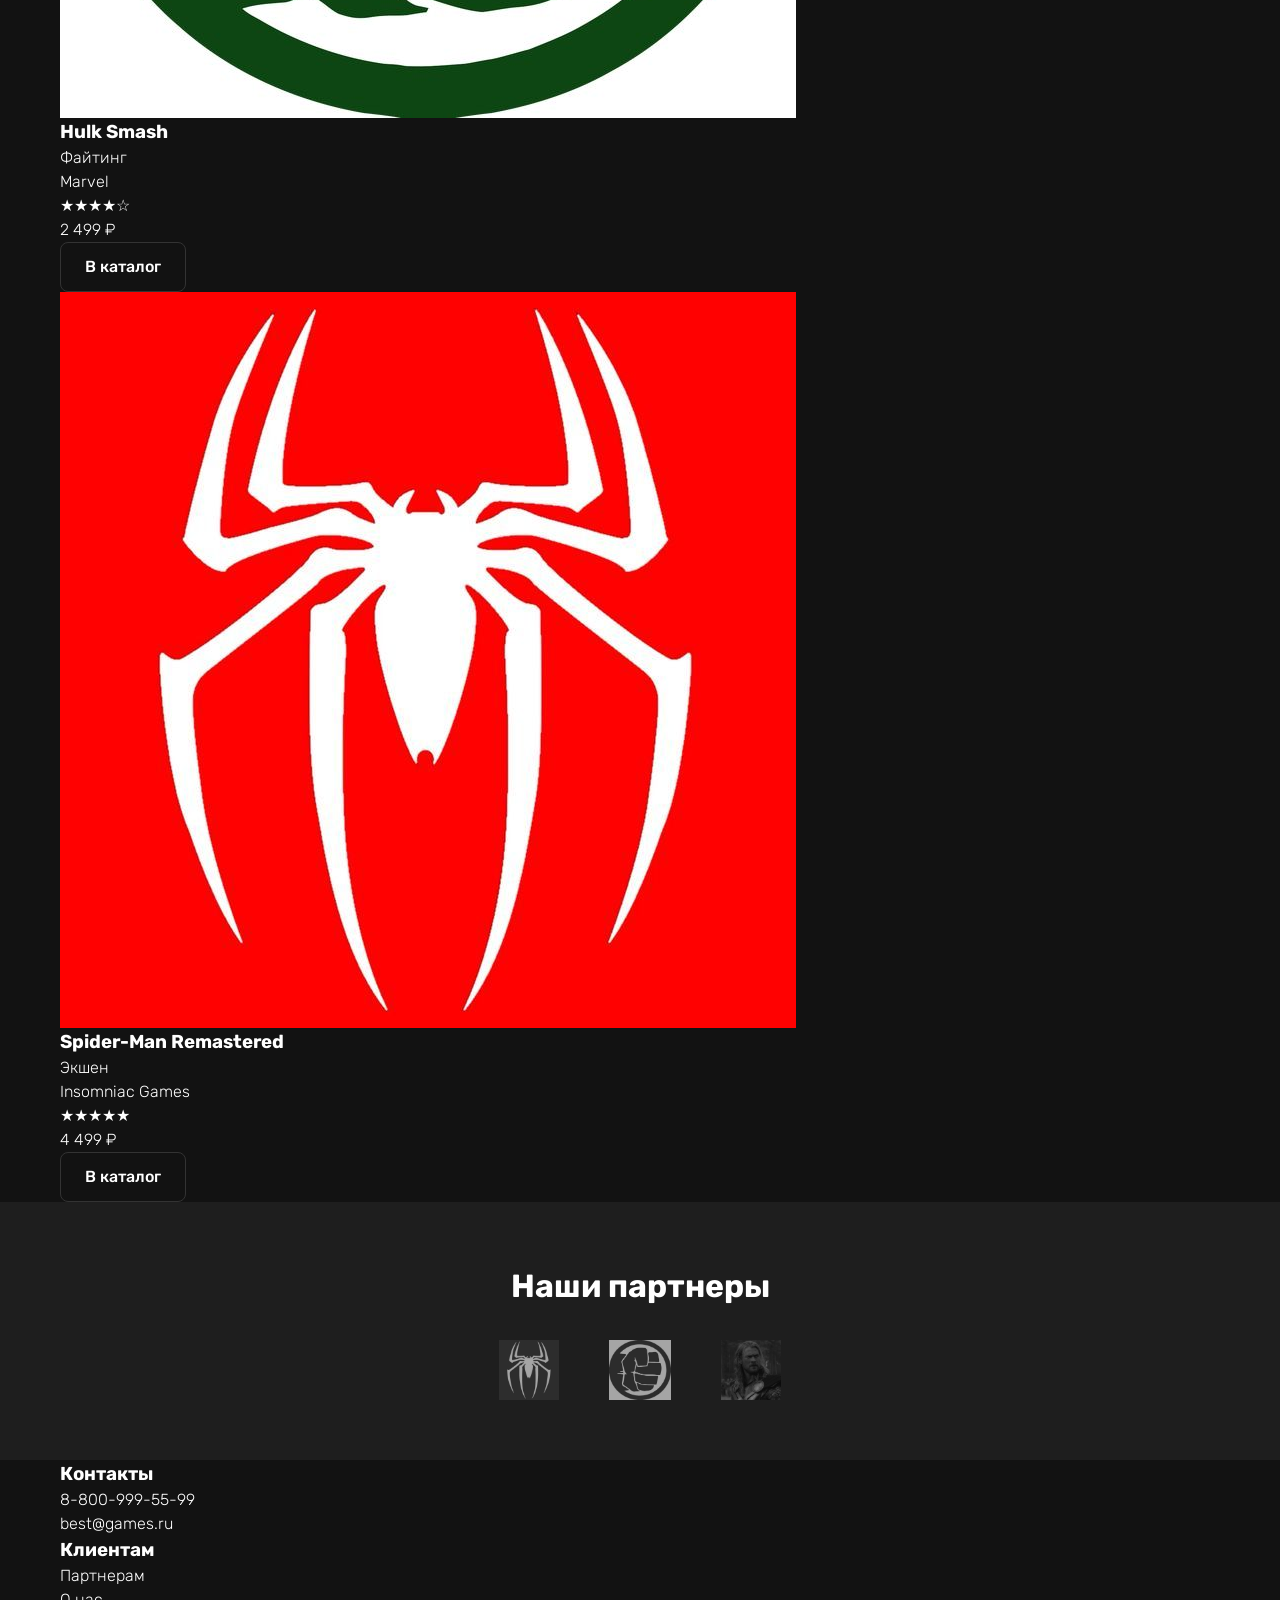
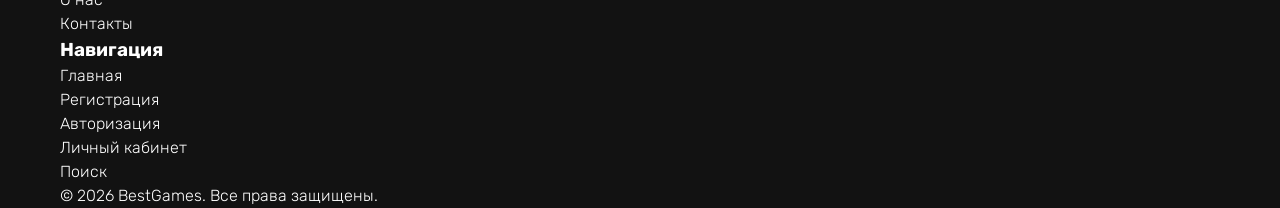
==== commit 854fd8c2: "Add login page" ====
--- a/index.html
+++ b/index.html
@@ -14,17 +14,14 @@
                 <img src="assets/images/logo.png" alt="BestGames" class="header__logo-img">
             </a>
 
-            <!-- Скрытый чекбокс для бургер-меню (без JS) -->
             <input type="checkbox" id="burger-toggle" class="header__toggle">
             
-            <!-- Кнопка бургер (label связывается с чекбоксом по id) -->
             <label for="burger-toggle" class="header__burger">
                 <span class="header__burger-line"></span>
                 <span class="header__burger-line"></span>
                 <span class="header__burger-line"></span>
             </label>
 
-            <!-- Навигация -->
             <nav class="header__nav nav">
                 <ul class="nav__list">
                     <li class="nav__item"><a href="#search" class="nav__link">Поиск</a></li>
@@ -45,7 +42,6 @@
                 <h2 class="section-title">Новинки</h2>
                 <div class="slider__wrapper">
                     
-                    <!-- Слайд 1 -->
                     <article class="slide">
                         <img src="assets/images/SpiderGame.jpg" alt="Spider-Man" class="slide__img">
                         <div class="slide__content">
@@ -55,17 +51,15 @@
                         </div>
                     </article>
 
-                    <!-- Слайд 2 -->
                     <article class="slide">
-                        <img src="assets/images/Thor.jpg" alt="God of War" class="slide__img">
+                        <img src="assets/images/Thor.jpg" alt="Thor" class="slide__img">
                         <div class="slide__content">
-                            <h3 class="slide__title">God of War: Ragnarok</h3>
+                            <h3 class="slide__title">Thor</h3>
                             <p class="slide__price">5 499 ₽</p>
                             <a href="catalog.html" class="btn btn--primary">Подробнее</a>
                         </div>
                     </article>
 
-                    <!-- Слайд 3 -->
                     <article class="slide">
                         <img src="assets/images/BlackSpider.jpg" alt="Miles Morales" class="slide__img">
                         <div class="slide__content">
@@ -144,11 +138,12 @@
                     </article>
 
                     <article class="card">
-                        <img src="assets/images/Thor.jpg" alt="God of War" class="card__img">
-                        <div class="card__content">
-                            <h3 class="card__title">God of War</h3>
-                            <p class="card__genre">Экшен</p>
-                            <p class="card__dev">Santa Monica</p>
+                        <img src="assets/images/Thor.jpg" alt="Thor" class="card__img">
+                        <div class="card__content">
+                            <!-- ИСПРАВЛЕНО: был slide__title, стал card__title -->
+                            <h3 class="card__title">Thor</h3>
+                            <p class="card__genre">Экшен</p>
+                            <p class="card__dev">Marvel</p>
                             <div class="card__rating">★★★★★</div>
                             <p class="card__price">5 499 ₽</p>
                             <a href="catalog.html" class="btn btn--outline card__btn">В каталог</a>
@@ -195,7 +190,7 @@
             </div>
         </section>
 
-        <!-- Партнеры (НОВЫЙ БЛОК) -->
+        <!-- Партнеры -->
         <section class="partners">
             <div class="container">
                 <h2 class="section-title">Наши партнеры</h2>
@@ -208,21 +203,41 @@
         </section>
     </main>
 
-    <!-- Подвал -->
+    <!-- Подвал (ИСПРАВЛЕННЫЙ) -->
     <footer class="footer">
         <div class="container footer__container">
-            <div class="footer__contacts">
-                <p>8-800-999-55-99</p>
-                <p>best@games.ru</p>
-            </div>
-            <div class="footer__nav">
-                <ul>
-                    <li><a href="index.html">Главная</a></li>
-                    <li><a href="register.html">Регистрация</a></li>
-                    <li><a href="login.html">Авторизация</a></li>
-                    <li><a href="profile.html">Личный кабинет</a></li>
-                    <li><a href="#search">Поиск</a></li>
+            
+            <div class="footer__col">
+                <h3 class="footer__title">Контакты</h3>
+                <p class="footer__text">8-800-999-55-99</p>
+                <p class="footer__text">best@games.ru</p>
+            </div>
+
+            <div class="footer__col">
+                <h3 class="footer__title">Клиентам</h3>
+                <ul class="footer__list">
+                    <li><a href="#" class="footer__link">Партнерам</a></li>
+                    <li><a href="#" class="footer__link">О нас</a></li>
+                    <li><a href="#" class="footer__link">Контакты</a></li>
                 </ul>
+            </div>
+
+            <div class="footer__col">
+                <h3 class="footer__title">Навигация</h3>
+                <ul class="footer__list">
+                    <li><a href="index.html" class="footer__link">Главная</a></li>
+                    <li><a href="register.html" class="footer__link">Регистрация</a></li>
+                    <li><a href="login.html" class="footer__link">Авторизация</a></li>
+                    <li><a href="profile.html" class="footer__link">Личный кабинет</a></li>
+                    <li><a href="#search" class="footer__link">Поиск</a></li>
+                </ul>
+            </div>
+
+        </div>
+        
+        <div class="footer__bottom">
+            <div class="container">
+                <p>&copy; 2026 BestGames. Все права защищены.</p>
             </div>
         </div>
     </footer>
--- a/assets/css/style.css
+++ b/assets/css/style.css
@@ -129,7 +129,7 @@
 
 /* Заголовки секций */
 .section-title {
-    font-size: 2rem;
+    font-size: 2rem;  /* 32 пикселя ( 1 рем равно 16пикселей)*/
     margin-bottom: 30px;
     text-align: center;
 }
@@ -234,7 +234,94 @@
     opacity: 1;
     transform: scale(1.1); /* Чуть увеличиваем */
 }
-
+/* =========================================
+   13. СТРАНИЦЫ АВТОРИЗАЦИИ (ВХОД/РЕГИСТРАЦИЯ)
+   ========================================= */
+.auth {
+    /* Растягиваем блок на всю доступную высоту, чтобы прижать подвал к низу */
+    min-height: calc(100vh - 80px - 250px); /* 80px шапка, ~250px подвал */
+    display: flex;
+    align-items: center; /* Центрируем по вертикали */
+    justify-content: center; /* Центрируем по горизонтали */
+    padding: 60px 20px;
+}
+
+.auth__container {
+    width: 100%;
+    display: flex;
+    justify-content: center;
+}
+
+.auth__card {
+    background-color: var(--surface-color);
+    border: 1px solid var(--border-color);
+    border-radius: 16px;
+    padding: 40px;
+    width: 100%;
+    max-width: 450px; /* Максимальная ширина карточки */
+    box-shadow: 0 10px 30px rgba(0, 0, 0, 0.3); /* Тень для объема */
+}
+
+.auth__title {
+    text-align: center;
+    margin-bottom: 30px;
+    font-size: 2rem;
+}
+
+/* Группа полей (Label + Input) */
+.form-group {
+    margin-bottom: 20px;
+}
+
+.form-label {
+    display: block;
+    margin-bottom: 8px;
+    font-size: 0.9rem;
+    color: var(--text-secondary);
+}
+
+.form-input {
+    width: 100%;
+    padding: 12px 15px;
+    background-color: var(--bg-color); /* Фон поля чуть темнее карточки */
+    border: 1px solid var(--border-color);
+    border-radius: 8px;
+    color: var(--text-primary);
+    transition: border-color 0.3s;
+    outline: none;
+}
+
+.form-input:focus {
+    border-color: var(--accent-color); /* Подсветка при клике */
+}
+
+/* Кнопка на всю ширину */
+.auth__submit {
+    width: 100%;
+    margin-top: 10px;
+    font-size: 1.1rem;
+}
+
+/* Ссылки */
+.auth__link {
+    display: block;
+    text-align: right;
+    margin-top: 15px;
+    font-size: 0.9rem;
+    color: var(--text-secondary);
+    transition: color 0.3s;
+}
+
+.auth__link:hover {
+    color: var(--accent-color);
+}
+
+.auth__text {
+    text-align: center;
+    margin-top: 25px;
+    color: var(--text-secondary);
+    font-size: 0.95rem;
+}
 
 /* =========================================
    6. АДАПТИВ ШАПКИ (Mobile & Tablet)
